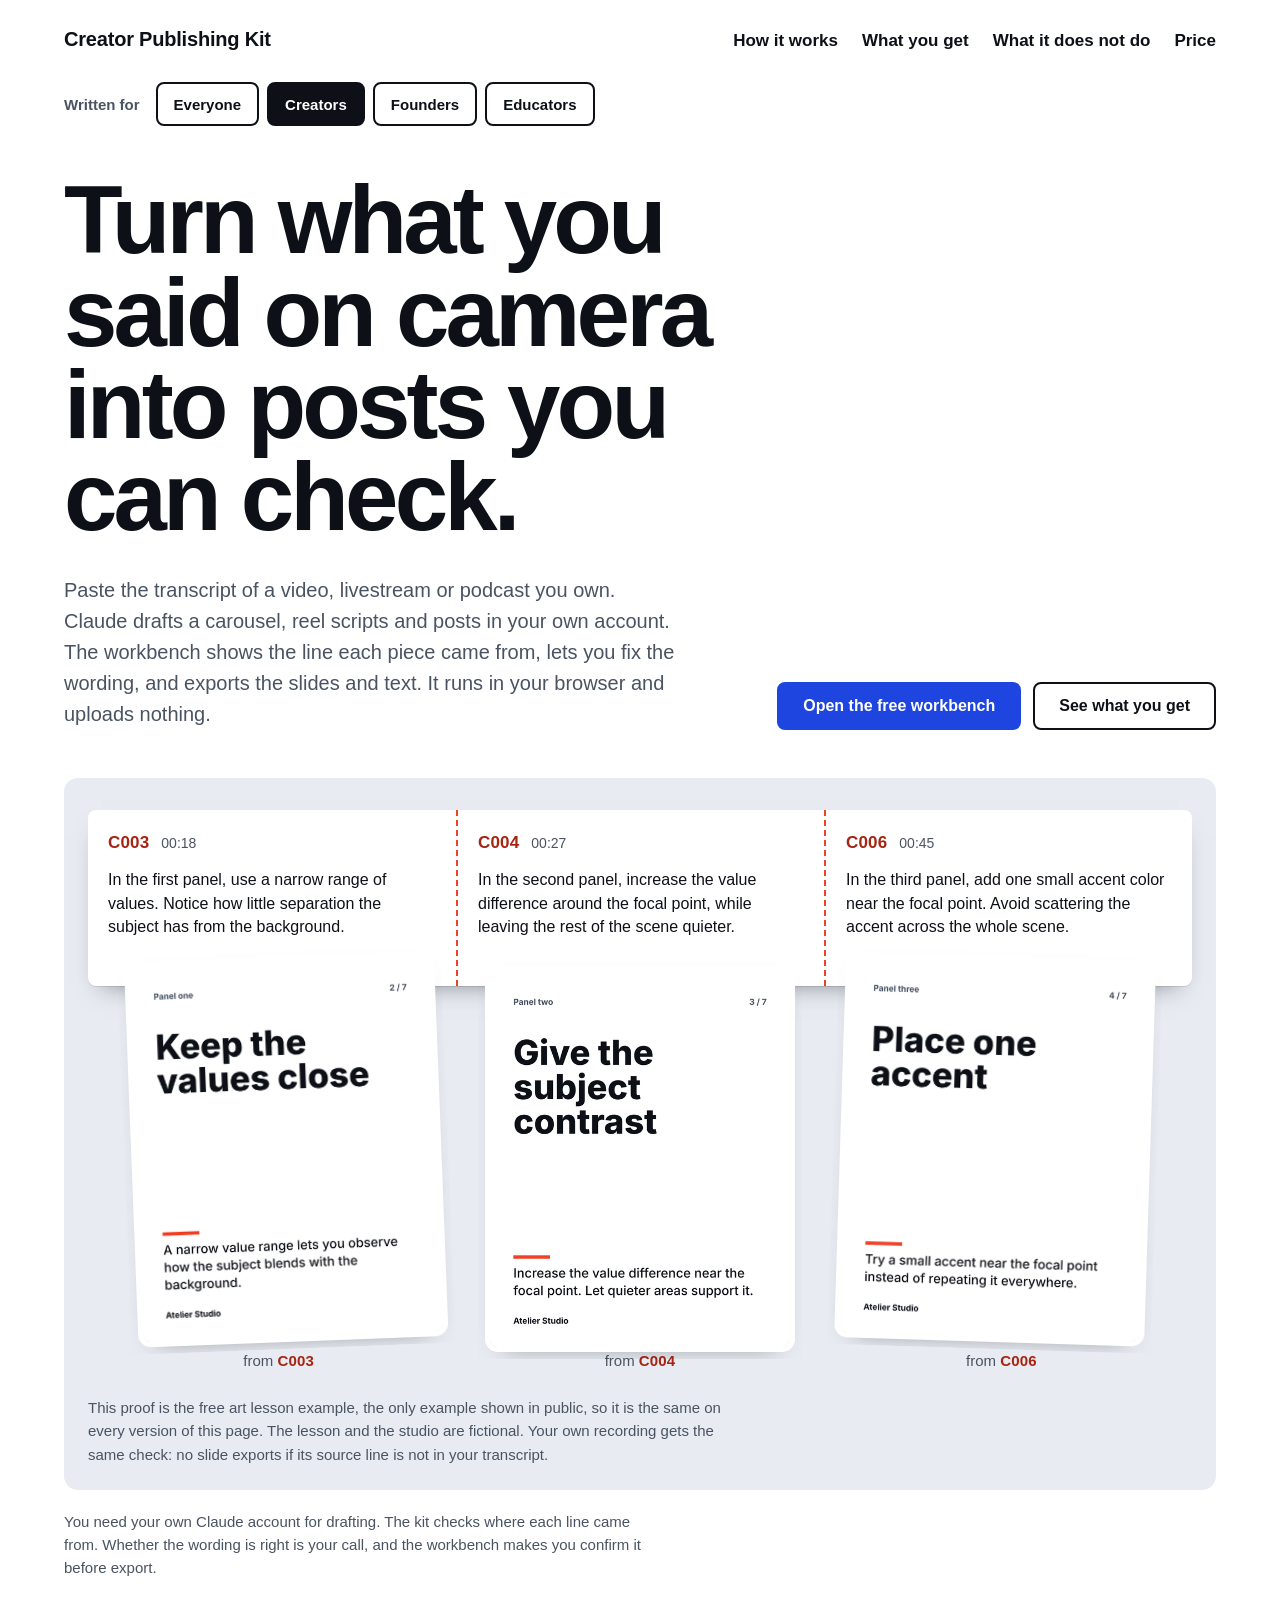
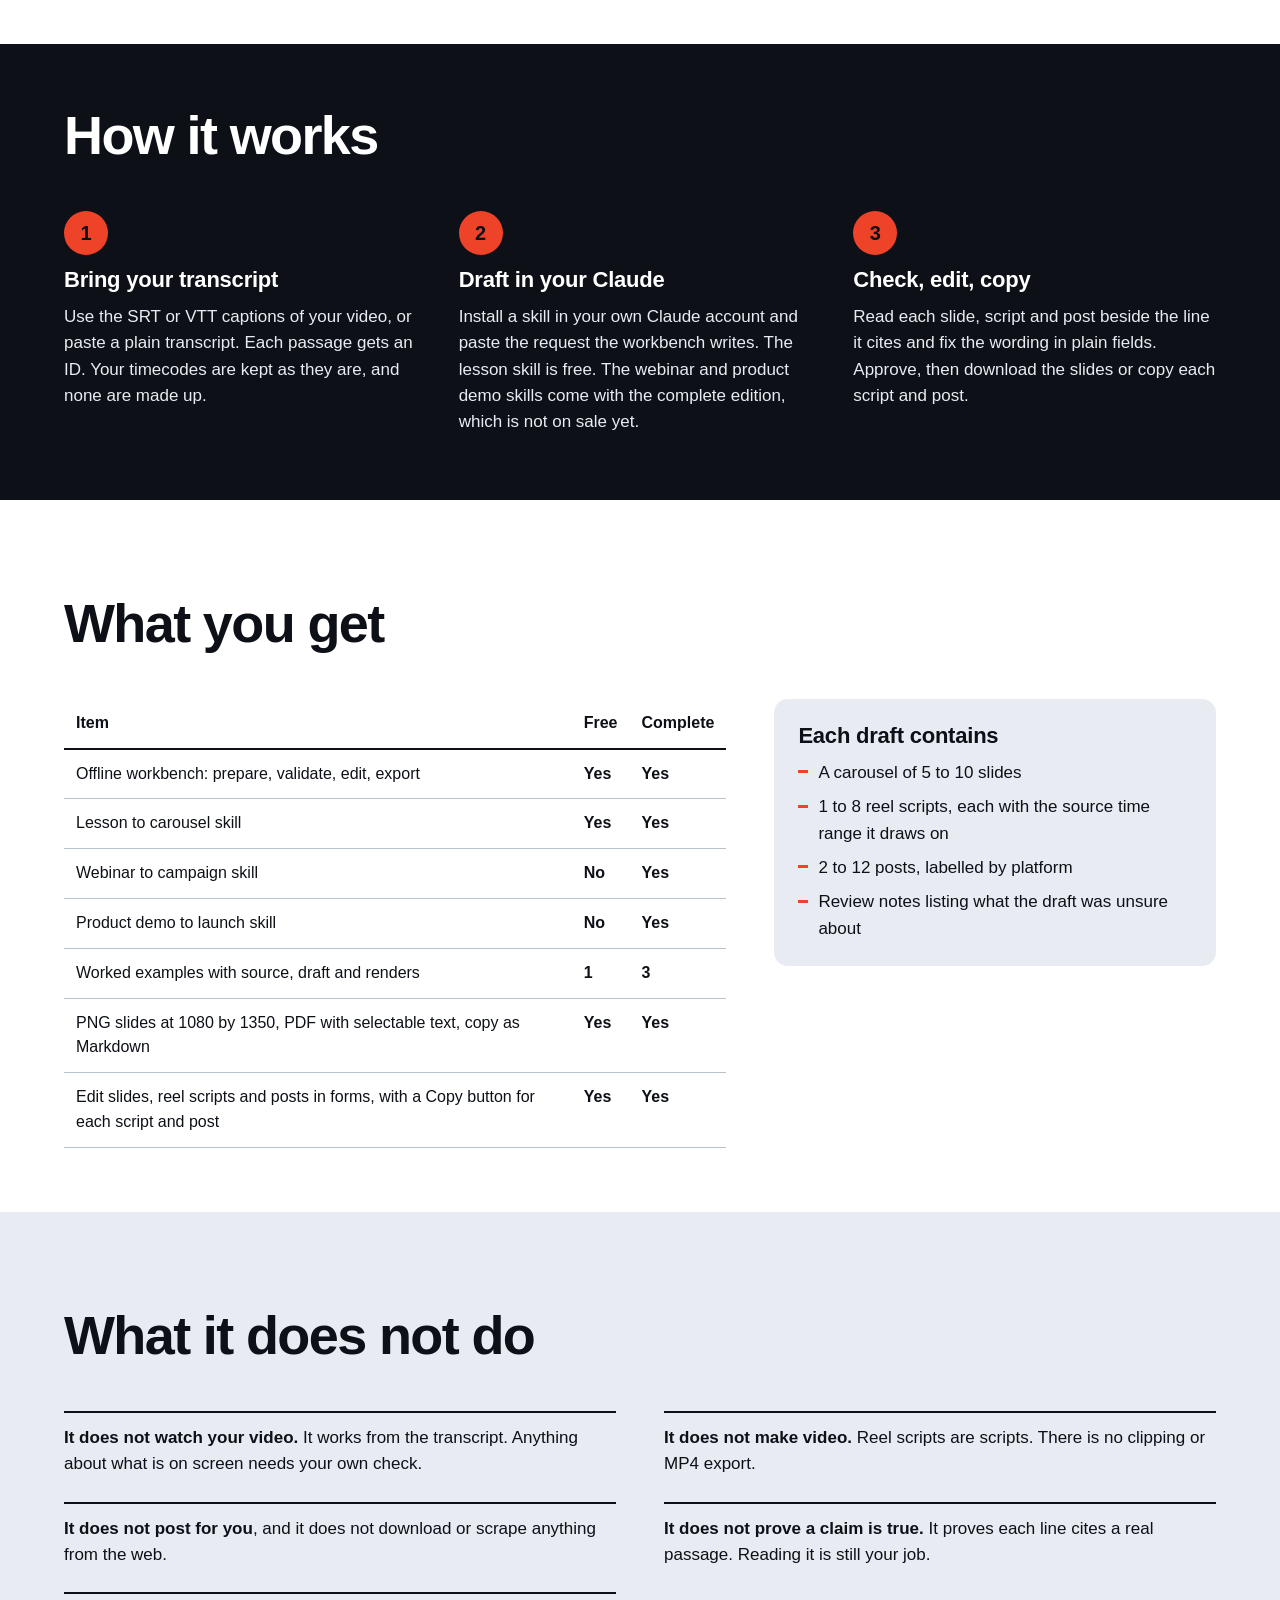
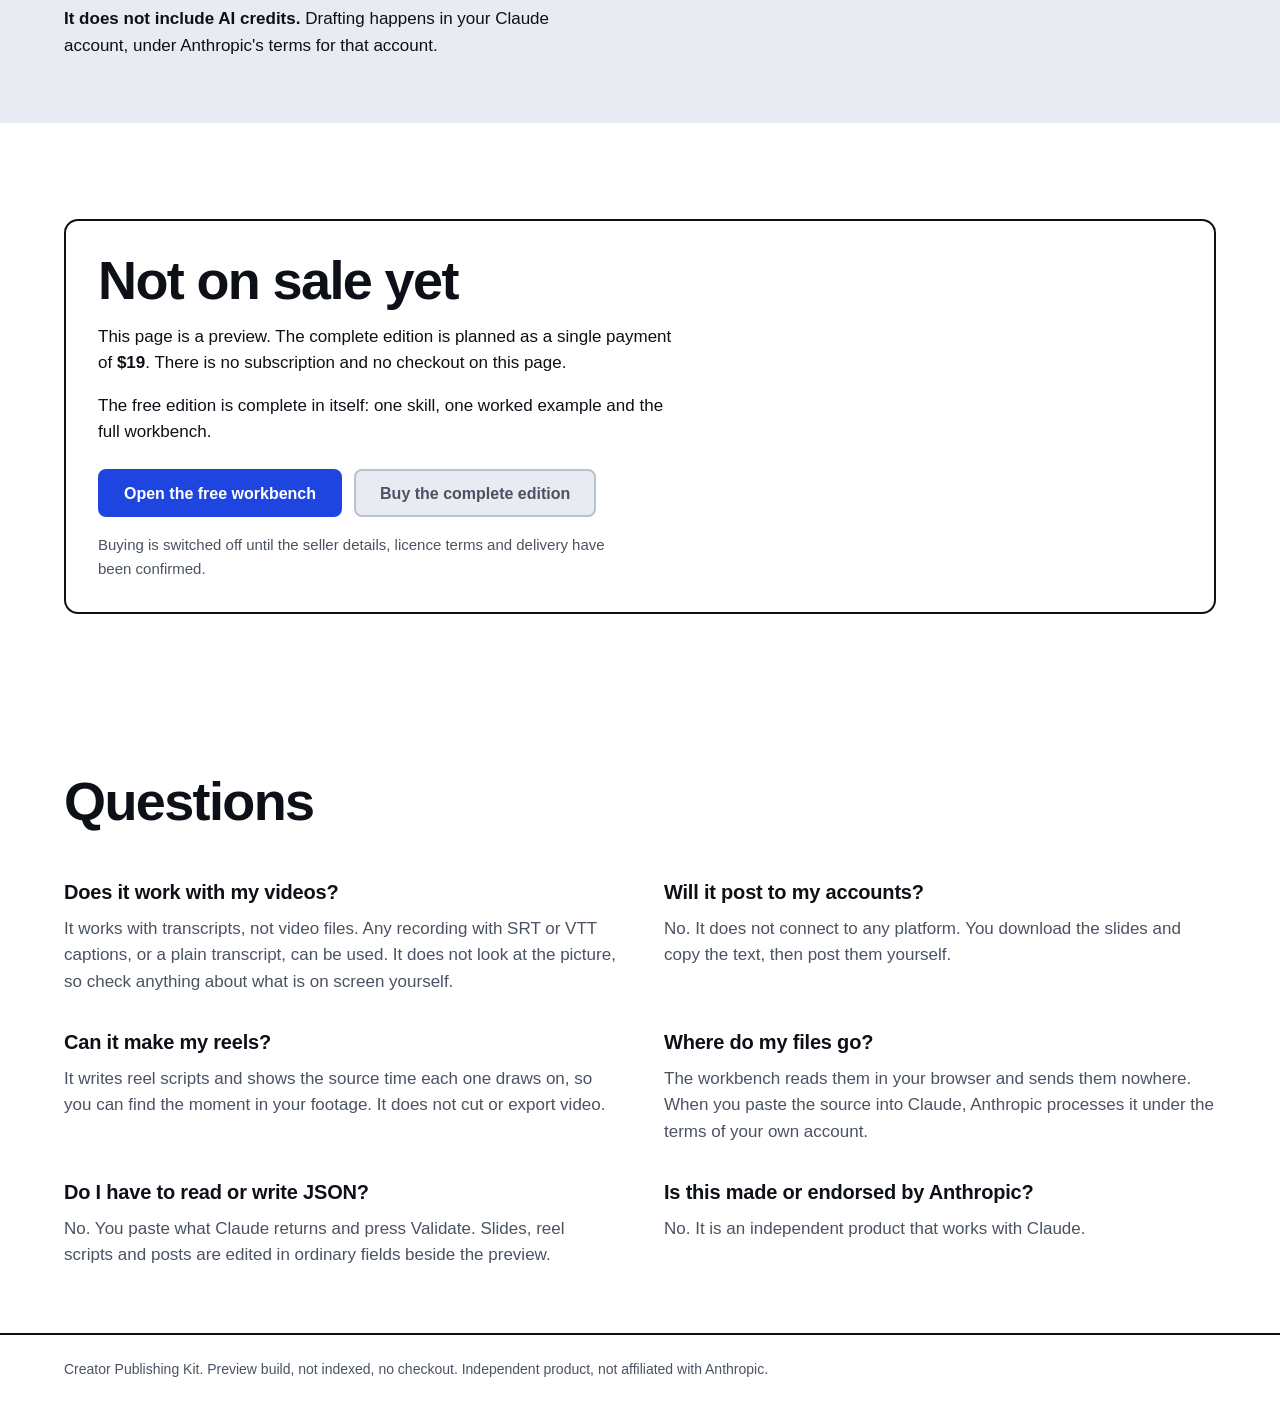
==== creators/index.html @ c17a2b67 "Preview build V2.4: storefront (4 pages) and free workbench Contents of 02-STATIC-WEBSITE-PREVIEW on" ====
<!doctype html>
<html lang="en">
<head>
  <meta charset="utf-8">
  <meta name="viewport" content="width=device-width, initial-scale=1">
  <meta name="robots" content="noindex,nofollow">
  <meta name="referrer" content="no-referrer">
  <meta http-equiv="Content-Security-Policy" content="default-src 'none'; style-src 'self'; img-src 'self' data:; script-src 'none'; connect-src 'none'; font-src 'none'; object-src 'none'; base-uri 'none'; form-action 'none'">
  <title>Creator Publishing Kit for creators: slides, reel scripts and posts from a recording you own</title>
  <meta name="description" content="For creators: turn the transcript of a video, livestream or podcast you own into a carousel, reel scripts and posts, each tied to the line it came from. Preview, not yet on sale.">
  <link rel="icon" href="data:,">
  <link rel="stylesheet" href="../site.css">
</head>
<body>
  <a class="skip" href="#main">Skip to content</a>
  <header class="topbar">
    <p class="wordmark">Creator Publishing Kit</p>
    <nav aria-label="Sections"><a href="#how">How it works</a><a href="#inside">What you get</a><a href="#limits">What it does not do</a><a href="#offer">Price</a></nav>
  </header>
  <nav class="audiences" aria-label="Pages for each audience"><span>Written for</span><ul><li><a href="../index.html">Everyone</a></li><li><a href="../creators/index.html" aria-current="page">Creators</a></li><li><a href="../founders/index.html">Founders</a></li><li><a href="../educators/index.html">Educators</a></li></ul></nav>
  <main id="main">
    <section class="hero" aria-labelledby="h-hero">
      <h1 id="h-hero">Turn what you said on camera into posts you can check.</h1>
      <div class="hero-row">
        <p class="lede">Paste the transcript of a video, livestream or podcast you own. Claude drafts a carousel, reel scripts and posts in your own account. The workbench shows the line each piece came from, lets you fix the wording, and exports the slides and text. It runs in your browser and uploads nothing.</p>
        <div class="actions">
          <a class="button primary" href="../demo/index.html">Open the free workbench</a>
          <a class="button" href="#inside">See what you get</a>
        </div>
      </div>
      <figure class="proof" aria-labelledby="proof-cap">
        <ol class="strip">
          <li><span class="cue"><span class="id">C003</span><span class="time">00:18</span></span><q>In the first panel, use a narrow range of values. Notice how little separation the subject has from the background.</q></li>
          <li><span class="cue"><span class="id">C004</span><span class="time">00:27</span></span><q>In the second panel, increase the value difference around the focal point, while leaving the rest of the scene quieter.</q></li>
          <li><span class="cue"><span class="id">C006</span><span class="time">00:45</span></span><q>In the third panel, add one small accent color near the focal point. Avoid scattering the accent across the whole scene.</q></li>
        </ol>
        <ul class="pieces">
          <li><img class="piece" src="../assets/sample-slide-1.png" width="540" height="675" alt="Slide 2 of 7: Keep the values close. A narrow value range lets you observe how the subject blends with the background."><span class="from">from <span class="id">C003</span></span></li>
          <li><img class="piece" src="../assets/sample-slide-2.png" width="540" height="675" alt="Slide 3 of 7: Give the subject contrast. Increase the value difference near the focal point. Let quieter areas support it."><span class="from">from <span class="id">C004</span></span></li>
          <li><img class="piece" src="../assets/sample-slide-3.png" width="540" height="675" alt="Slide 4 of 7: Place one accent. Try a small accent near the focal point instead of repeating it everywhere."><span class="from">from <span class="id">C006</span></span></li>
        </ul>
        <figcaption id="proof-cap">This proof is the free art lesson example, the only example shown in public, so it is the same on every version of this page. The lesson and the studio are fictional. Your own recording gets the same check: no slide exports if its source line is not in your transcript.</figcaption>
      </figure>
      <p class="small">You need your own Claude account for drafting. The kit checks where each line came from. Whether the wording is right is your call, and the workbench makes you confirm it before export.</p>
    </section>

    <section class="band" id="how" aria-labelledby="h-how">
      <h2 id="h-how">How it works</h2>
      <ol class="flow">
        <li><h3>Bring your transcript</h3><p>Use the SRT or VTT captions of your video, or paste a plain transcript. Each passage gets an ID. Your timecodes are kept as they are, and none are made up.</p></li>
        <li><h3>Draft in your Claude</h3><p>Install a skill in your own Claude account and paste the request the workbench writes. The lesson skill is free. The webinar and product demo skills come with the complete edition, which is not on sale yet.</p></li>
        <li><h3>Check, edit, copy</h3><p>Read each slide, script and post beside the line it cites and fix the wording in plain fields. Approve, then download the slides or copy each script and post.</p></li>
      </ol>
    </section>

    <section class="section" id="inside" aria-labelledby="h-inside">
      <h2 id="h-inside">What you get</h2>
      <div class="inside">
        <table>
          <caption class="sr">Contents of the free and complete editions</caption>
          <thead><tr><th scope="col">Item</th><th scope="col">Free</th><th scope="col">Complete</th></tr></thead>
          <tbody>
            <tr><th scope="row">Offline workbench: prepare, validate, edit, export</th><td>Yes</td><td>Yes</td></tr>
            <tr><th scope="row">Lesson to carousel skill</th><td>Yes</td><td>Yes</td></tr>
            <tr><th scope="row">Webinar to campaign skill</th><td>No</td><td>Yes</td></tr>
            <tr><th scope="row">Product demo to launch skill</th><td>No</td><td>Yes</td></tr>
            <tr><th scope="row">Worked examples with source, draft and renders</th><td>1</td><td>3</td></tr>
            <tr><th scope="row">PNG slides at 1080 by 1350, PDF with selectable text, copy as Markdown</th><td>Yes</td><td>Yes</td></tr>
            <tr><th scope="row">Edit slides, reel scripts and posts in forms, with a Copy button for each script and post</th><td>Yes</td><td>Yes</td></tr>
          </tbody>
        </table>
        <div class="per-set">
          <h3>Each draft contains</h3>
          <ul>
            <li>A carousel of 5 to 10 slides</li>
            <li>1 to 8 reel scripts, each with the source time range it draws on</li>
            <li>2 to 12 posts, labelled by platform</li>
            <li>Review notes listing what the draft was unsure about</li>
          </ul>
        </div>
      </div>
    </section>

    <section class="section tint" id="limits" aria-labelledby="h-limits">
      <h2 id="h-limits">What it does not do</h2>
      <ul class="limits">
        <li><b>It does not watch your video.</b> It works from the transcript. Anything about what is on screen needs your own check.</li>
        <li><b>It does not make video.</b> Reel scripts are scripts. There is no clipping or MP4 export.</li>
        <li><b>It does not post for you</b>, and it does not download or scrape anything from the web.</li>
        <li><b>It does not prove a claim is true.</b> It proves each line cites a real passage. Reading it is still your job.</li>
        <li><b>It does not include AI credits.</b> Drafting happens in your Claude account, under Anthropic's terms for that account.</li>
      </ul>
    </section>

    <section class="section" id="offer" aria-labelledby="h-offer">
      <div class="offer">
        <div>
          <h2 id="h-offer">Not on sale yet</h2>
          <p>This page is a preview. The complete edition is planned as a single payment of <strong>$19</strong>. There is no subscription and no checkout on this page.</p>
          <p>The free edition is complete in itself: one skill, one worked example and the full workbench.</p>
          <div class="actions"><a class="button primary" href="../demo/index.html">Open the free workbench</a><button class="button" type="button" disabled aria-describedby="buy-why">Buy the complete edition</button></div>
          <p class="small" id="buy-why">Buying is switched off until the seller details, licence terms and delivery have been confirmed.</p>
        </div>
      </div>
    </section>

    <section class="section" aria-labelledby="h-faq">
      <h2 id="h-faq">Questions</h2>
      <dl class="faq">
        <div><dt>Does it work with my videos?</dt><dd>It works with transcripts, not video files. Any recording with SRT or VTT captions, or a plain transcript, can be used. It does not look at the picture, so check anything about what is on screen yourself.</dd></div>
        <div><dt>Will it post to my accounts?</dt><dd>No. It does not connect to any platform. You download the slides and copy the text, then post them yourself.</dd></div>
        <div><dt>Can it make my reels?</dt><dd>It writes reel scripts and shows the source time each one draws on, so you can find the moment in your footage. It does not cut or export video.</dd></div>
        <div><dt>Where do my files go?</dt><dd>The workbench reads them in your browser and sends them nowhere. When you paste the source into Claude, Anthropic processes it under the terms of your own account.</dd></div>
        <div><dt>Do I have to read or write JSON?</dt><dd>No. You paste what Claude returns and press Validate. Slides, reel scripts and posts are edited in ordinary fields beside the preview.</dd></div>
        <div><dt>Is this made or endorsed by Anthropic?</dt><dd>No. It is an independent product that works with Claude.</dd></div>
      </dl>
    </section>
  </main>
  <footer>
    <p>Creator Publishing Kit. Preview build, not indexed, no checkout. Independent product, not affiliated with Anthropic.</p>
  </footer>
</body>
</html>
---- site.css ----
/* Creator Publishing Kit storefront preview. Tokens match the workbench.
   Device fonts only: no font files are shipped or fetched. */
:root {
  --sheet: #FFFFFF; --backing: #E8ECF2; --ink: #0D1117; --ink-2: #4A5362; --line: #B9C2CF;
  --cobalt: #1F45E0; --cobalt-press: #1736B4; --on-cobalt: #FFFFFF; --tomato: #EF4329; --tomato-ink: #A82412;
  --fallback: "Helvetica Neue", Helvetica, "Segoe UI", Roboto, "Noto Sans", Arial, sans-serif;
  --font: var(--fallback);
  --font-display: var(--fallback);
  --s-1: 4px; --s-2: 8px; --s-3: 12px; --s-4: 16px; --s-5: 20px; --s-6: 24px; --s-8: 32px; --s-12: 48px; --s-16: 64px; --s-24: 96px;
  --r-piece: 14px; --r-control: 8px;
  --shadow-piece: 0 1px 0 rgba(13,17,23,.10), 0 12px 24px -14px rgba(13,17,23,.50);
  --gutter: clamp(16px, 5vw, 64px); --max: 1180px;
  --ease-out: cubic-bezier(.16, 1, .3, 1);
}
* { box-sizing: border-box; }
html { background: var(--sheet); color: var(--ink); font: 400 17px/1.55 var(--font); -webkit-text-size-adjust: 100%; scroll-padding-top: var(--s-6); scrollbar-color: var(--ink-2) var(--backing); }
body { margin: 0; }
h1, h2, h3, p, ul, ol, dl, dd, table, figure { margin: 0; }
ul, ol { padding: 0; list-style: none; }
a { color: var(--cobalt); text-underline-offset: 4px; text-decoration-thickness: 2px; }
::selection { background: var(--cobalt); color: var(--on-cobalt); }
:focus-visible { outline: 3px solid var(--cobalt); outline-offset: 2px; }
.sr { position: absolute; width: 1px; height: 1px; overflow: hidden; clip-path: inset(50%); white-space: nowrap; }
.skip { position: absolute; left: var(--gutter); top: -60px; background: var(--ink); color: var(--sheet); padding: var(--s-2) var(--s-4); border-radius: var(--r-control); }
.skip:focus { top: var(--s-2); }
h1, h2, h3, .wordmark, dt { font-family: var(--font-display); text-wrap: balance; }

.topbar { display: flex; flex-wrap: wrap; gap: var(--s-3) var(--s-8); justify-content: space-between; align-items: baseline; padding: var(--s-5) var(--gutter); max-width: calc(var(--max) + 2 * var(--gutter)); margin: 0 auto; }
.wordmark { font-weight: 800; font-size: 20px; letter-spacing: -0.01em; }
nav { display: flex; flex-wrap: wrap; gap: var(--s-2) var(--s-6); }
nav a { color: var(--ink); font-weight: 600; text-decoration: none; padding: var(--s-2) 0; }
nav a:hover { text-decoration: underline; }

/* Pages for each audience: the same page with different words. The current one is filled. */
.audiences { display: flex; flex-wrap: wrap; align-items: center; gap: var(--s-2) var(--s-4); padding: 0 var(--gutter); max-width: calc(var(--max) + 2 * var(--gutter)); margin: 0 auto; }
.audiences span { font-weight: 600; color: var(--ink-2); font-size: 15px; }
.audiences ul { display: flex; flex-wrap: wrap; gap: var(--s-2); }
.audiences a { display: inline-flex; align-items: center; min-height: 44px; padding: var(--s-2) var(--s-4); border: 2px solid var(--ink); border-radius: var(--r-control); color: var(--ink); font-weight: 700; font-size: 15px; text-decoration: none; transition: background-color 120ms; }
.audiences a:hover { background: var(--backing); }
.audiences a[aria-current="page"] { background: var(--ink); color: var(--sheet); }
.hero { padding: var(--s-12) var(--gutter) var(--s-16); max-width: calc(var(--max) + 2 * var(--gutter)); margin: 0 auto; }
h1 { font-size: clamp(44px, 8.4vw, 96px); line-height: .96; font-weight: 800; letter-spacing: -0.04em; max-width: 16ch; }
.hero-row { display: grid; grid-template-columns: minmax(0, 1.25fr) minmax(0, 1fr); gap: var(--s-8) var(--s-12); align-items: end; margin-top: var(--s-8); }
.lede { font-size: 20px; max-width: 58ch; color: var(--ink-2); }
.actions { display: flex; flex-wrap: wrap; gap: var(--s-3); }
.hero-row .actions { justify-content: flex-end; }
.small { margin-top: var(--s-5); font-size: 15px; color: var(--ink-2); max-width: 72ch; }
.button { display: inline-flex; align-items: center; min-height: 48px; padding: var(--s-3) var(--s-6); border-radius: var(--r-control); border: 2px solid var(--ink); background: var(--sheet); color: var(--ink); font: 700 16px/1.2 var(--font); text-decoration: none; cursor: pointer; transition: background-color 120ms; }
.button:hover { background: var(--backing); }
.button.primary { background: var(--cobalt); border-color: var(--cobalt); color: var(--on-cobalt); }
.button.primary:hover { background: var(--cobalt-press); border-color: var(--cobalt-press); }
.button:disabled { border-color: var(--line); color: var(--ink-2); background: var(--backing); cursor: not-allowed; }

/* The proof: one strip of transcript, cut at three places, and the slide peeled from each cut. */
.proof { margin-top: var(--s-12); background: var(--backing); border-radius: var(--r-piece); padding: var(--s-8) var(--s-6) var(--s-6); }
.strip, .pieces { display: grid; grid-template-columns: repeat(3, minmax(0, 1fr)); }
.strip { background: var(--sheet); border-radius: var(--r-control); box-shadow: var(--shadow-piece); }
.strip li { padding: var(--s-5) var(--s-5) var(--s-12); display: grid; gap: var(--s-3); align-content: start; border-inline-start: 2px dashed var(--tomato); }
.strip li:first-child { border-inline-start: 0; }
.strip q { quotes: none; font-size: 16px; line-height: 1.45; }
.cue { display: flex; gap: var(--s-3); align-items: baseline; }
.id { font-weight: 800; color: var(--tomato-ink); font-variant-numeric: tabular-nums; letter-spacing: .01em; }
.time { color: var(--ink-2); font-size: 14px; font-variant-numeric: tabular-nums; }
.pieces { gap: var(--s-5); padding: 0 var(--s-5); margin-top: calc(var(--s-6) * -1); }
.pieces li { display: grid; justify-items: center; gap: var(--s-3); }
.piece { display: block; width: min(100%, 300px); height: auto; border-radius: 8px; box-shadow: 0 0 0 5px var(--sheet), var(--shadow-piece); transform-origin: 50% 0; }
.pieces li:nth-child(1) .piece { transform: rotate(-2.2deg); }
.pieces li:nth-child(2) .piece { transform: translateY(10px); }
.pieces li:nth-child(3) .piece { transform: rotate(1.8deg); }
.from { font-size: 15px; color: var(--ink-2); }
.proof figcaption { margin-top: var(--s-6); font-size: 15px; color: var(--ink-2); max-width: 78ch; }

/* The one authored moment: on load, each slide peels down from its cut in the strip. */
@media (prefers-reduced-motion: no-preference) {
  .piece { animation: peel 900ms var(--ease-out) both; }
  .pieces li:nth-child(2) .piece { animation-name: peel-2; animation-delay: 140ms; }
  .pieces li:nth-child(3) .piece { animation-name: peel-3; animation-delay: 280ms; }
  @keyframes peel { from { transform: translateY(-64px) rotate(0deg) scale(.94); clip-path: inset(0 0 72% 0); } to { transform: rotate(-2.2deg); clip-path: inset(-12px); } }
  @keyframes peel-2 { from { transform: translateY(-64px) scale(.94); clip-path: inset(0 0 72% 0); } to { transform: translateY(10px); clip-path: inset(-12px); } }
  @keyframes peel-3 { from { transform: translateY(-64px) rotate(0deg) scale(.94); clip-path: inset(0 0 72% 0); } to { transform: rotate(1.8deg); clip-path: inset(-12px); } }
}

.band { background: var(--ink); color: var(--sheet); padding: var(--s-16) var(--gutter); }
.band h2, .band .flow { max-width: var(--max); margin-left: auto; margin-right: auto; }
.band ::selection { background: var(--tomato); color: var(--ink); }
h2 { font-size: clamp(32px, 4.6vw, 54px); line-height: 1.02; font-weight: 800; letter-spacing: -0.03em; }
h3 { font-size: 22px; line-height: 1.15; font-weight: 800; letter-spacing: -0.01em; }
.flow { counter-reset: step; display: grid; grid-template-columns: repeat(3, minmax(0, 1fr)); gap: var(--s-8); margin-top: var(--s-12); }
.flow li { counter-increment: step; display: grid; gap: var(--s-3); align-content: start; }
.flow li::before { content: counter(step); display: grid; place-items: center; width: 44px; height: 44px; border-radius: 50%; background: var(--tomato); color: var(--ink); font: 800 20px/1 var(--font-display); }
.flow p { color: var(--backing); }

.section { padding: var(--s-24) var(--gutter) var(--s-16); }
.section > * { max-width: var(--max); margin-left: auto; margin-right: auto; }
.section.tint { background: var(--backing); }
.inside { display: grid; grid-template-columns: minmax(0, 1.5fr) minmax(0, 1fr); gap: var(--s-12); margin-top: var(--s-12); align-items: start; }
table { width: 100%; border-collapse: collapse; font-size: 16px; font-variant-numeric: tabular-nums; }
th, td { text-align: left; padding: var(--s-3) var(--s-3); border-bottom: 1px solid var(--line); vertical-align: top; }
thead th { border-bottom: 2px solid var(--ink); font-weight: 800; }
tbody th { font-weight: 500; }
td { font-weight: 700; white-space: nowrap; }
.per-set { background: var(--backing); border-radius: var(--r-piece); padding: var(--s-6); display: grid; gap: var(--s-3); }
.per-set ul { display: grid; gap: var(--s-2); }
.per-set li { padding-left: var(--s-5); position: relative; }
.per-set li::before { content: ""; position: absolute; left: 0; top: .6em; width: 10px; height: 3px; background: var(--tomato); }
.limits { margin-top: var(--s-12); display: grid; grid-template-columns: repeat(2, minmax(0, 1fr)); gap: var(--s-6) var(--s-12); }
.limits li { border-top: 2px solid var(--ink); padding-top: var(--s-3); max-width: 60ch; }
.offer { background: var(--sheet); border: 2px solid var(--ink); border-radius: var(--r-piece); padding: var(--s-8); }
.offer p { margin-top: var(--s-4); max-width: 62ch; }
.offer .actions { margin-top: var(--s-6); }
.faq { margin-top: var(--s-12); display: grid; grid-template-columns: repeat(2, minmax(0, 1fr)); gap: var(--s-8) var(--s-12); }
.faq dt { font-weight: 800; font-size: 20px; letter-spacing: -0.01em; }
.faq dd { margin-top: var(--s-2); color: var(--ink-2); max-width: 62ch; }
footer { border-top: 2px solid var(--ink); padding: var(--s-6) var(--gutter); font-size: 14px; color: var(--ink-2); }

@media (max-width: 900px) {
  .hero-row, .inside { grid-template-columns: minmax(0, 1fr); }
  .hero-row .actions { justify-content: flex-start; }
  .flow, .limits, .faq { grid-template-columns: minmax(0, 1fr); }
  td { white-space: normal; }
}
@media (max-width: 700px) {
  /* On a phone each cut sits directly above its own slide. */
  .proof { padding: var(--s-5) var(--s-4) var(--s-5); }
  .strip { display: contents; }
  .strip li { background: var(--sheet); border-radius: var(--r-control); box-shadow: var(--shadow-piece); border-inline-start: 0; border-bottom: 2px dashed var(--tomato); padding-bottom: var(--s-5); }
  .pieces { display: contents; }
  .proof { display: grid; grid-template-columns: minmax(0, 1fr); gap: var(--s-4); }
  .strip li:nth-child(1) { order: 1; } .pieces li:nth-child(1) { order: 2; }
  .strip li:nth-child(2) { order: 3; } .pieces li:nth-child(2) { order: 4; }
  .strip li:nth-child(3) { order: 5; } .pieces li:nth-child(3) { order: 6; }
  .proof figcaption { order: 7; margin-top: 0; }
  .pieces li .piece { width: min(78%, 300px); }
  .button { width: 100%; justify-content: center; }
}
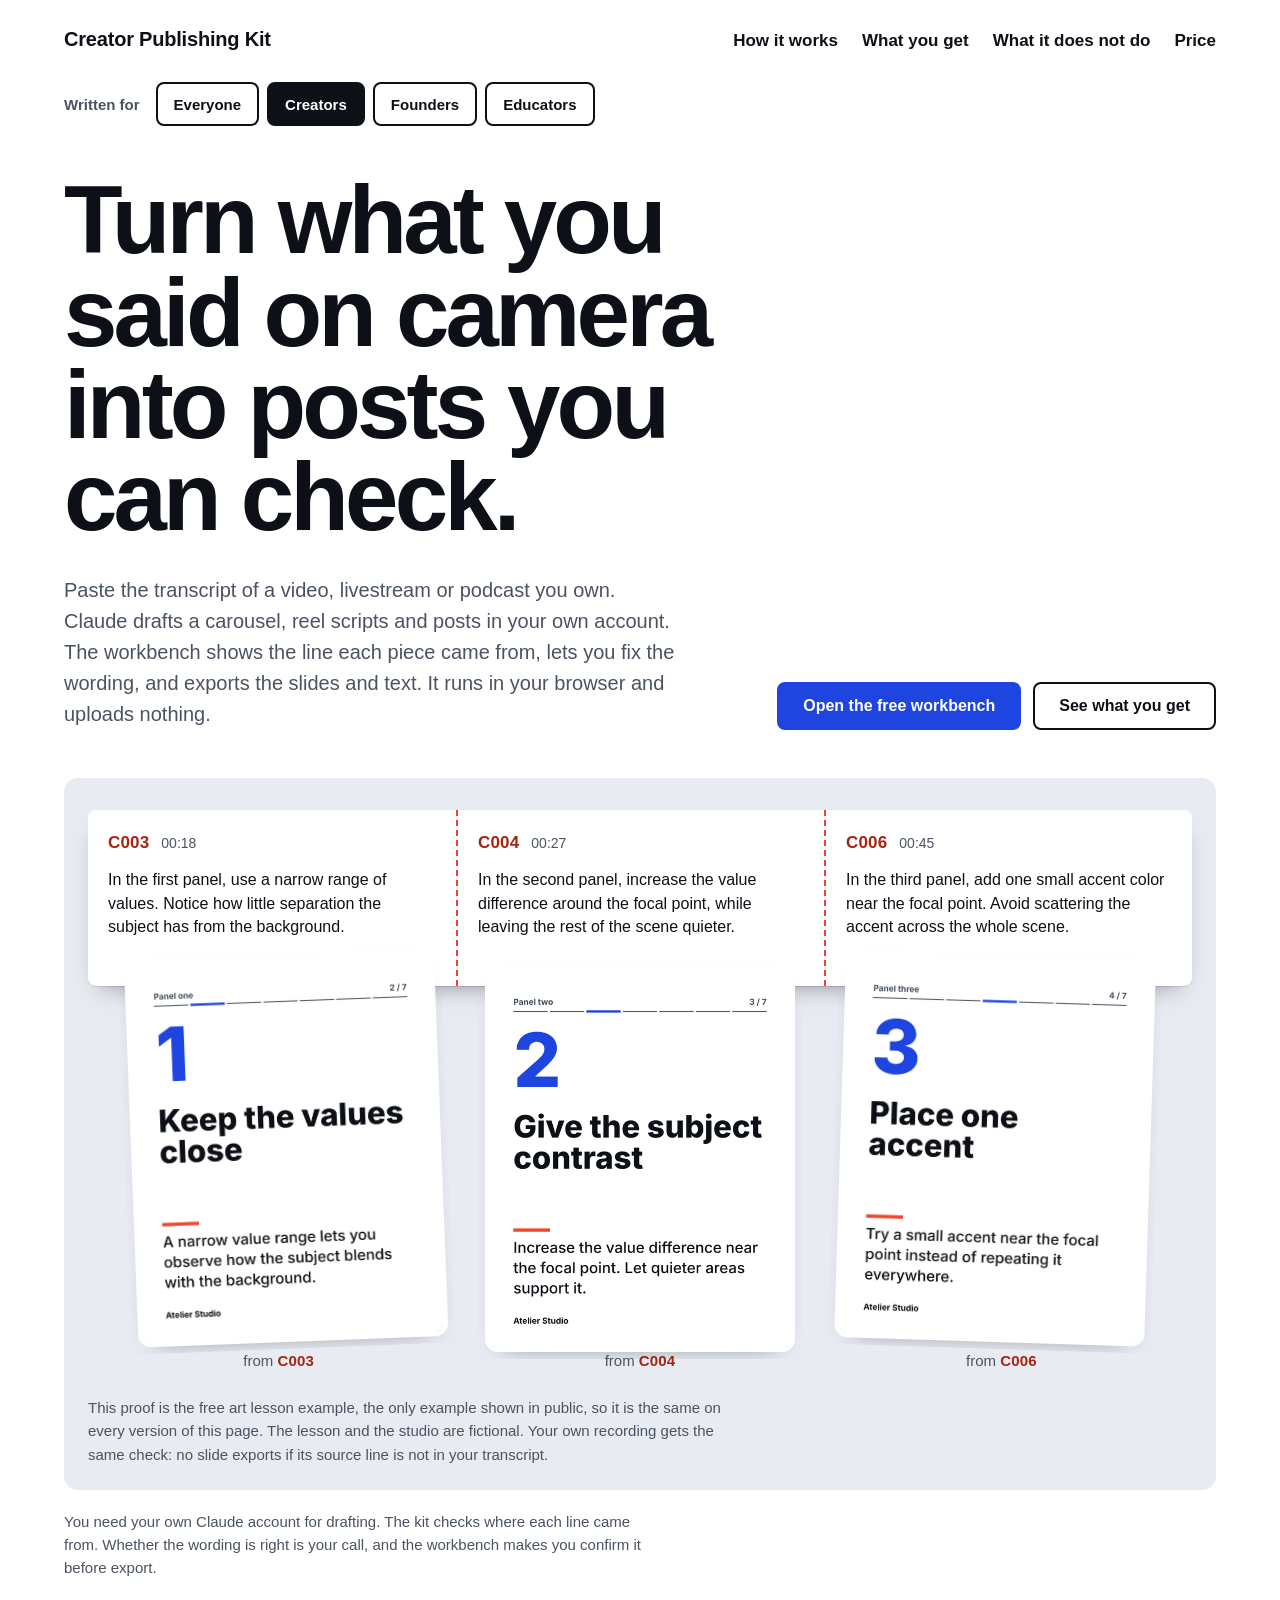
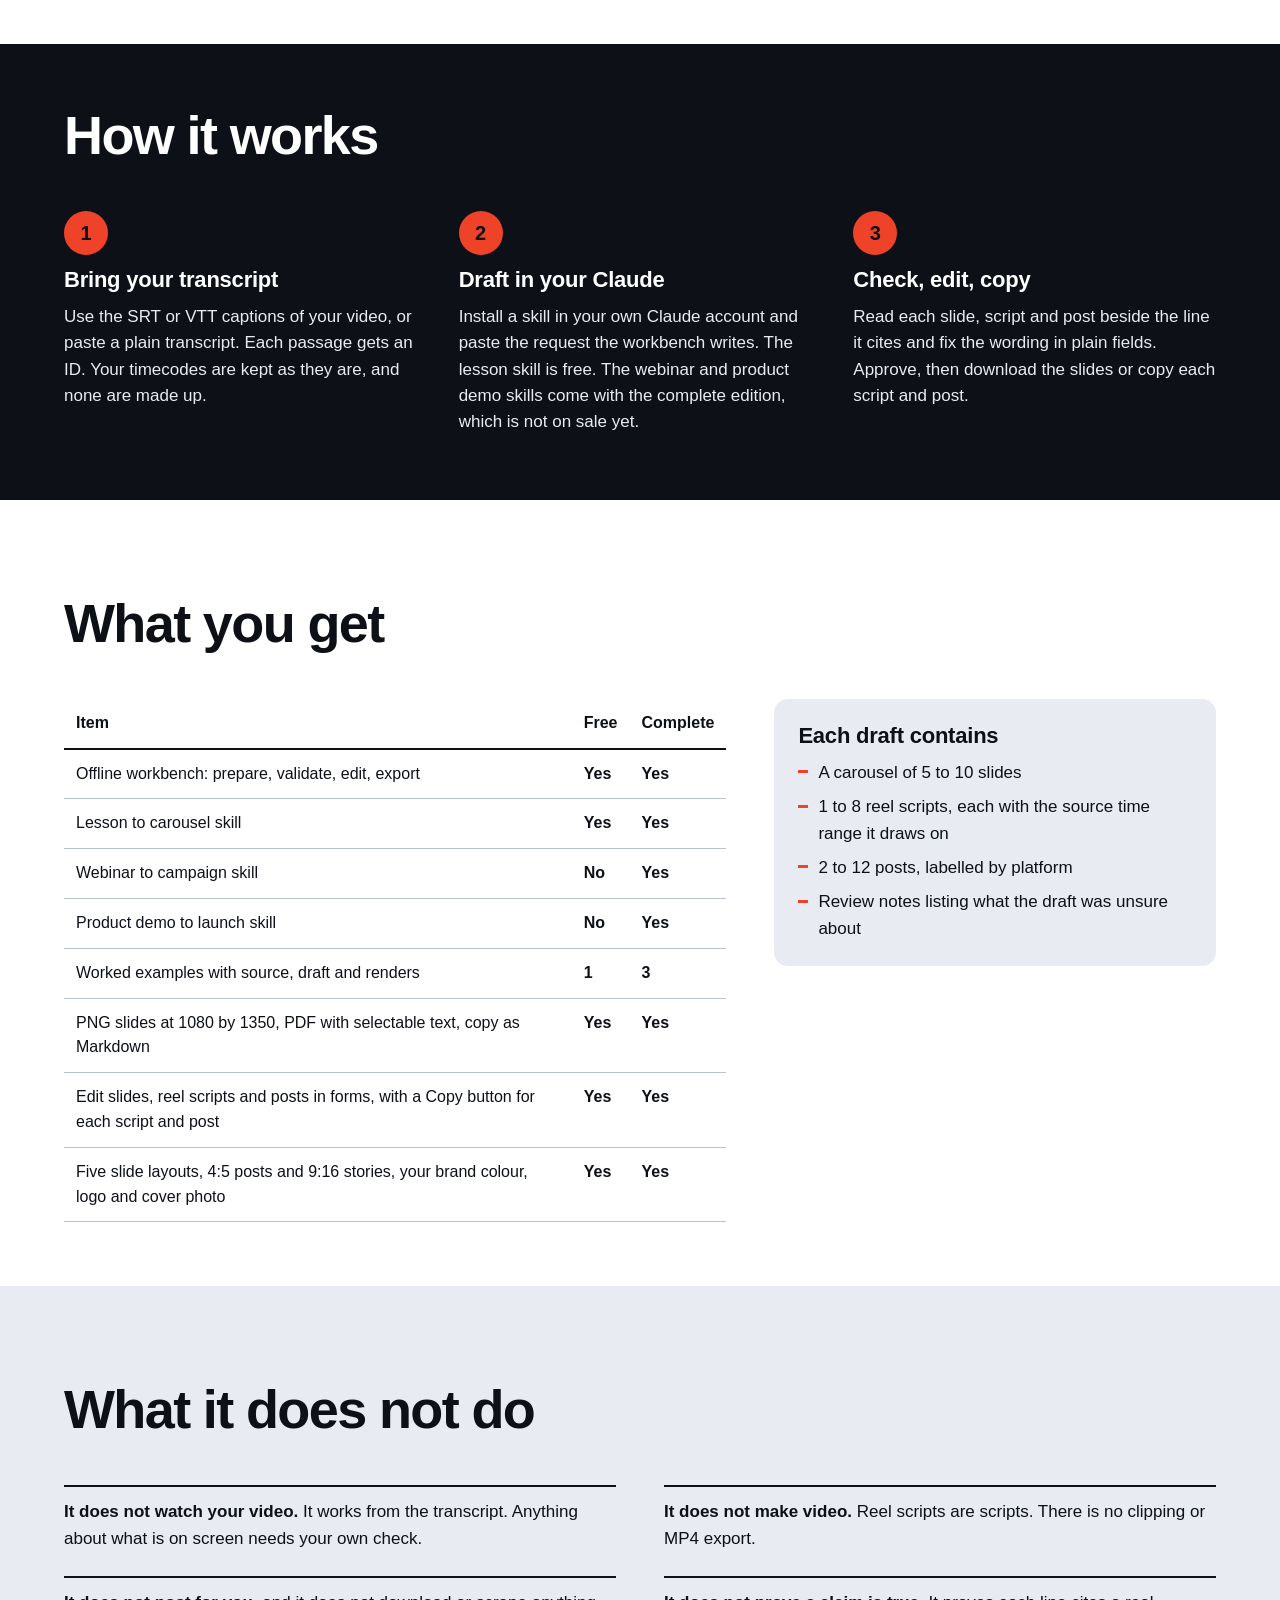
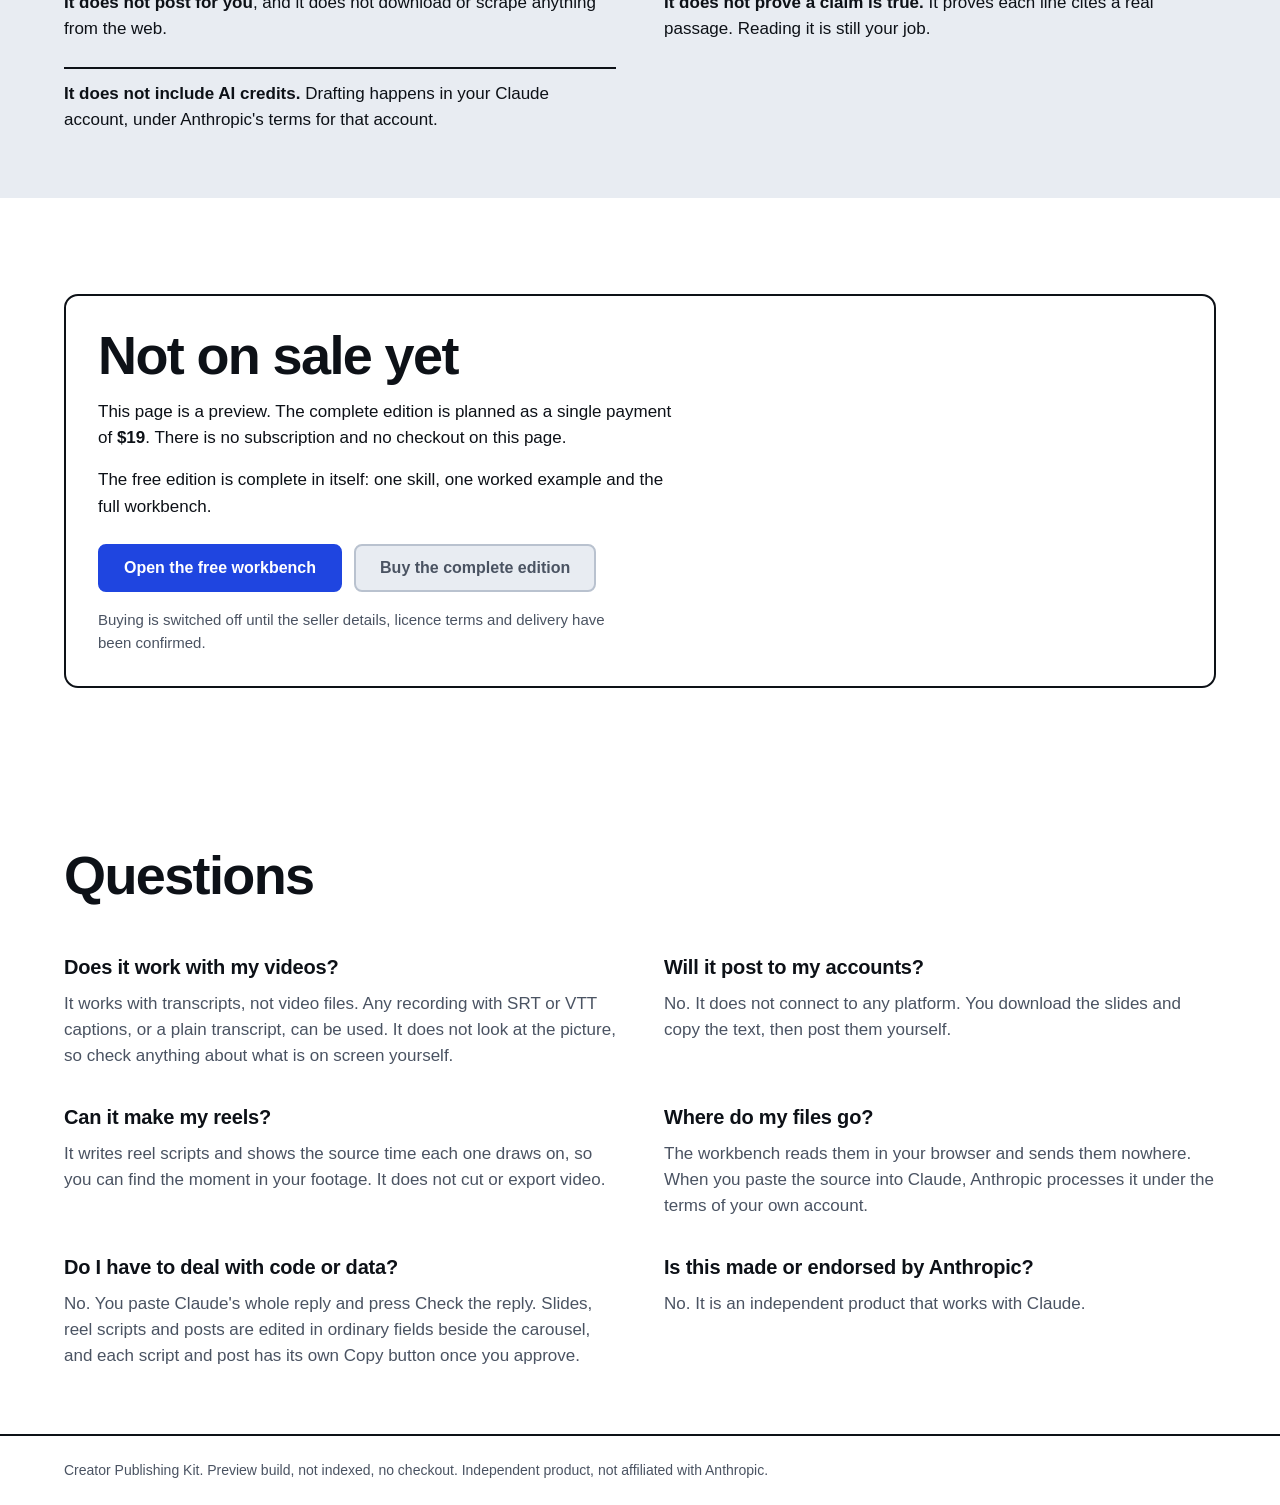
==== commit 10f5f3b0: "Preview build V2.5: result-first workbench, slide layouts, brand colour, 9:16 Contents of 02-STATIC-" ====
--- a/creators/index.html
+++ b/creators/index.html
@@ -67,6 +67,7 @@
             <tr><th scope="row">Worked examples with source, draft and renders</th><td>1</td><td>3</td></tr>
             <tr><th scope="row">PNG slides at 1080 by 1350, PDF with selectable text, copy as Markdown</th><td>Yes</td><td>Yes</td></tr>
             <tr><th scope="row">Edit slides, reel scripts and posts in forms, with a Copy button for each script and post</th><td>Yes</td><td>Yes</td></tr>
+            <tr><th scope="row">Five slide layouts, 4:5 posts and 9:16 stories, your brand colour, logo and cover photo</th><td>Yes</td><td>Yes</td></tr>
           </tbody>
         </table>
         <div class="per-set">
@@ -111,7 +112,7 @@
         <div><dt>Will it post to my accounts?</dt><dd>No. It does not connect to any platform. You download the slides and copy the text, then post them yourself.</dd></div>
         <div><dt>Can it make my reels?</dt><dd>It writes reel scripts and shows the source time each one draws on, so you can find the moment in your footage. It does not cut or export video.</dd></div>
         <div><dt>Where do my files go?</dt><dd>The workbench reads them in your browser and sends them nowhere. When you paste the source into Claude, Anthropic processes it under the terms of your own account.</dd></div>
-        <div><dt>Do I have to read or write JSON?</dt><dd>No. You paste what Claude returns and press Validate. Slides, reel scripts and posts are edited in ordinary fields beside the preview.</dd></div>
+        <div><dt>Do I have to deal with code or data?</dt><dd>No. You paste Claude&#x27;s whole reply and press Check the reply. Slides, reel scripts and posts are edited in ordinary fields beside the carousel, and each script and post has its own Copy button once you approve.</dd></div>
         <div><dt>Is this made or endorsed by Anthropic?</dt><dd>No. It is an independent product that works with Claude.</dd></div>
       </dl>
     </section>
